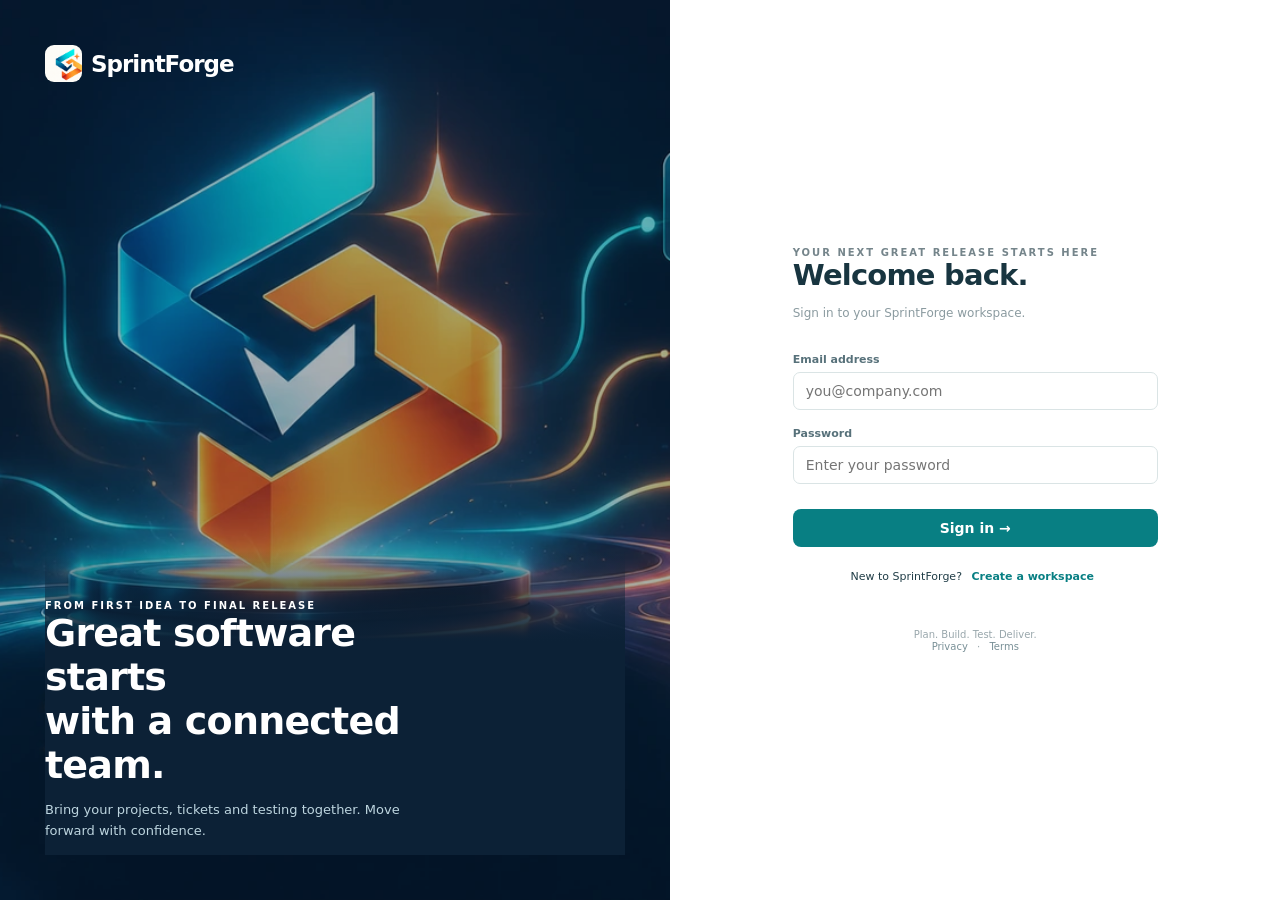
==== static/index.html @ 525d3b9d "Build SprintForge multi-tenant SDLC platform with advanced administration and testing" ====
<!doctype html><html lang="en"><head><meta charset="utf-8"><meta name="viewport" content="width=device-width, initial-scale=1"><meta name="theme-color" content="#102431"><meta name="description" content="SprintForge connects projects, development tickets, tests and releases in one multi-tenant workspace."><title>SprintForge · Plan. Build. Test. Deliver.</title><link rel="icon" href="/static/logo.webp"><link rel="stylesheet" href="/static/style.css"><script src="/static/app.js" defer></script></head><body><div id="root"></div><div id="toast" role="status" aria-live="polite"></div><dialog id="modal"><form id="editor"><div class="modal-head"><h2 id="modal-title"></h2><button type="button" class="icon-button" id="close-modal" aria-label="Close dialog">×</button></div><div id="fields"></div><p id="form-error" role="alert"></p><div class="modal-foot"><button type="button" class="secondary" id="cancel-modal">Cancel</button><button type="submit" class="primary">Save changes</button></div></form></dialog></body></html>
---- static/style.css ----
:root{font-family:Inter,ui-sans-serif,system-ui,-apple-system,sans-serif;color:#203d47;background:#f3f6f6;font-size:14px;--teal:#087f83;--navy:#102431;--muted:#75858b;--line:#e2e9e9;--orange:#fb9347}*{box-sizing:border-box}body{margin:0}button,input,select,textarea{font:inherit}button,a,input,select,textarea{outline-offset:4px}button{cursor:pointer;border:0}a{color:var(--teal)}button:disabled{opacity:.5;cursor:not-allowed}.primary,.secondary,.danger{padding:11px 17px;border-radius:8px;font-weight:650}.primary{background:var(--teal);color:white}.primary:hover{background:#066b70}.secondary{background:white;border:1px solid var(--line);color:#36535d}.danger{background:#ffeded;color:#aa3131}.small{padding:7px 10px;font-size:12px}.icon-button{background:transparent;font-size:24px;color:inherit}.muted{color:var(--muted)}.eyebrow{text-transform:uppercase;font-size:10px;font-weight:750;letter-spacing:2px}.sidebar{position:fixed;inset:0 auto 0 0;width:232px;background:var(--navy);color:#c1d0d3;display:flex;flex-direction:column;padding:25px 17px;z-index:10}.brand{display:flex;align-items:center;gap:9px;color:white;font-size:23px;font-weight:750;letter-spacing:-1px}.brand img{width:37px;height:37px;object-fit:cover;border-radius:9px}.brand small{font-size:9px;color:#fbac66;letter-spacing:1px;margin-left:1px}.workspace{margin:32px 0 25px;padding:12px 10px;background:#1e3641;border:1px solid #30434d;border-radius:8px}.workspace label{font-size:10px;text-transform:uppercase;letter-spacing:1.5px;color:#91a6ad}.workspace select{width:100%;color:#f1f5f6;background:transparent;border:0;padding:7px 0 0;font-weight:600}.workspace option{color:#102431}.nav-label{font-size:9px;letter-spacing:2px;color:#708c99;margin:15px 12px 10px}.nav button{width:100%;text-align:left;color:#b4c7cd;background:transparent;padding:11px 12px;margin-bottom:4px;border-radius:7px;font-size:12px;display:flex;align-items:center;gap:12px}.nav button.active{background:#17474d;color:#75e2d3}.nav button:hover{background:#213d48}.nav .glyph{font-size:16px;width:19px;text-align:center}.nav .count{margin-left:auto;font-size:10px;background:#29434e;border-radius:5px;padding:2px 6px}.sidebar-bottom{margin-top:auto;padding:14px 8px 0;border-top:1px solid #2b424c}.avatar{width:31px;height:31px;border-radius:50%;background:#d1ebe6;display:inline-flex;align-items:center;justify-content:center;color:#12615e;font-size:11px;font-weight:700;flex-shrink:0}.profile{display:flex;align-items:center;gap:9px}.profile strong{font-size:11px;color:#e7eeee;display:block}.profile small{font-size:10px;color:#91a5ad}.app{margin-left:232px}.topbar{height:73px;display:flex;align-items:center;gap:22px;background:#fff;border-bottom:1px solid var(--line);padding:0 34px}.breadcrumb{font-size:11px;color:#84969e;white-space:nowrap}.breadcrumb strong{color:#354f5a;margin-left:8px;font-weight:550}.search{margin-left:auto;display:flex;align-items:center;border:1px solid #e3eaea;border-radius:7px;background:#f9fbfb;padding:8px 10px;width:260px;color:#93a1a6;gap:8px}.search input{border:0;background:transparent;min-width:0;width:100%;font-size:11px;outline:0}.topbar .avatar{background:#f9e9d7;color:#8b612e}.content{padding:29px 34px;max-width:1700px;margin:auto}.page-heading{display:flex;align-items:center;justify-content:space-between;gap:15px;margin-bottom:23px}h1{font-size:26px;letter-spacing:-.8px;margin:0 0 6px;color:#183540}h2{font-size:16px;letter-spacing:-.3px;margin:0}h3{font-size:13px;margin:0}p{line-height:1.6}.page-heading p{font-size:12px;margin:0;color:#839299}.row{display:flex;align-items:center;gap:10px}.hero{background:#102735;border-radius:12px;min-height:200px;position:relative;overflow:hidden;display:flex;align-items:center;padding:28px 30px;color:#fff}.hero-copy{width:54%;z-index:1}.hero h2{font-size:26px;line-height:1.25;letter-spacing:-.6px;margin:12px 0}.hero p{font-size:11px;color:#adc7ce;max-width:320px;margin:0 0 18px}.hero .eyebrow{color:#7dd9cf}.hero img{position:absolute;right:0;height:100%;width:54%;object-fit:cover;object-position:center;mask-image:linear-gradient(to right,transparent,black 20%)}.hero button{font-size:11px;padding:9px 13px;background:#d8f4ed;color:#135a59;border-radius:6px;font-weight:650}.stats{display:grid;grid-template-columns:repeat(4,1fr);gap:16px;margin:21px 0}.stat{background:white;border:1px solid var(--line);border-radius:10px;padding:18px 19px}.stat .label{font-size:11px;color:#7a8c92;display:flex;justify-content:space-between}.stat strong{font-size:29px;letter-spacing:-1px;display:block;margin:10px 0 4px;color:#203d47}.stat small{font-size:10px;color:#7a8e94}.stat .accent{color:var(--teal)}.grid-two{display:grid;grid-template-columns:1.55fr 1fr;gap:20px}.panel{background:white;border:1px solid var(--line);border-radius:11px;margin-bottom:20px;overflow:hidden}.panel-head{padding:20px 21px;display:flex;align-items:center;justify-content:space-between;border-bottom:1px solid #f0f3f3}.text-button{color:var(--teal);background:transparent;font-size:11px;font-weight:650}.project-row{padding:17px 21px;border-bottom:1px solid #eef2f2;display:flex;align-items:center;gap:13px;cursor:pointer}.project-row:hover{background:#f7fbfa}.project-icon{height:37px;width:37px;display:flex;align-items:center;justify-content:center;background:#e8f4f0;color:#288579;border-radius:9px;font-weight:750;font-size:15px}.project-row h3{font-size:12px;margin-bottom:5px}.project-row small{font-size:10px;color:#87969b}.project-main{flex:1}.progress{height:5px;background:#edf2f2;border-radius:4px;width:100%;overflow:hidden;margin-top:10px}.progress span{display:block;background:#21a39b;height:100%}.badge{display:inline-block;padding:4px 8px;font-size:9px;border-radius:5px;background:#edf2f4;color:#657b85;white-space:nowrap;font-weight:650}.badge.green{background:#e6f5ef;color:#27846b}.badge.orange{background:#fff1e5;color:#b67b2d}.badge.red{background:#fdebec;color:#b5575b}.badge.blue{background:#eaf1fd;color:#4d77b1}.activity{padding:17px 21px;display:flex;align-items:flex-start;gap:10px;border-bottom:1px solid #f0f4f4}.activity .dot{width:8px;height:8px;background:#1a9e95;border-radius:50%;margin-top:6px;flex-shrink:0}.activity p{font-size:11px;margin:0}.activity small{font-size:10px;color:#8b9ba0}.quality{padding:24px;display:flex;align-items:center;gap:22px}.ring{width:103px;height:103px;flex-shrink:0;border-radius:50%;background:conic-gradient(#229c91 0deg,#eaf3ef 0deg);display:flex;align-items:center;justify-content:center}.ring-inner{background:white;border-radius:50%;width:79px;height:79px;display:flex;flex-direction:column;align-items:center;justify-content:center}.ring strong{font-size:24px}.ring small{font-size:9px;color:#8b9a9f}.quality ul{list-style:none;padding:0;margin:0;width:100%}.quality li{display:flex;justify-content:space-between;font-size:10px;padding:6px 0;gap:20px}.quality li span{color:#7e9096}.quality-strip{padding:12px 20px;background:#f4faf7;color:#498573;font-size:10px;border-top:1px solid #eaf4ed}.toolbar{display:flex;gap:10px;margin:0 0 20px;flex-wrap:wrap}.toolbar select,.toolbar input{background:white;border:1px solid var(--line);border-radius:7px;padding:9px 12px;color:#536e78;font-size:11px;max-width:260px}.table-wrap{overflow-x:auto}table{border-collapse:collapse;width:100%;font-size:11px}th{text-align:left;color:#84969e;font-size:9px;text-transform:uppercase;letter-spacing:1px;background:#fafcfc;padding:13px 18px;border-bottom:1px solid var(--line)}td{padding:15px 18px;border-bottom:1px solid #edf1f1;max-width:400px}td strong{font-size:11px}td small{display:block;color:#8b9b9f;margin-top:5px}tbody tr[data-record]{cursor:pointer}tbody tr:hover{background:#f8fbfa}.empty{padding:40px;text-align:center;color:#8a9ba1;font-size:12px}.board{display:grid;grid-template-columns:repeat(7,minmax(210px,1fr));gap:13px;overflow-x:auto;padding-bottom:20px;min-height:350px}.column{background:#eaf0ef;border:1px solid #e1e8e7;border-radius:9px;padding:12px;min-height:300px}.column h3{font-size:11px;margin:3px 0 17px;display:flex;justify-content:space-between}.ticket-card{background:white;border:1px solid #e0e8e6;border-radius:8px;padding:15px;margin-bottom:10px;cursor:pointer;box-shadow:0 2px 3px #163d3610}.ticket-card h3{font-size:12px;line-height:1.5;margin:10px 0}.ticket-card small{font-size:9px;color:#91a09f}.ticket-card .row{justify-content:space-between;margin-top:14px}.ticket-card select{font-size:10px;width:100%;padding:6px;border:1px solid var(--line);border-radius:5px;margin-top:12px;background:#fff;color:#577078}.cards{display:grid;grid-template-columns:repeat(auto-fill,minmax(265px,1fr));gap:18px}.card{padding:22px;background:#fff;border:1px solid var(--line);border-radius:10px;cursor:pointer}.card h3{font-size:16px;margin:14px 0 8px}.card p{font-size:11px;color:#7b9096;min-height:32px}.card .row{justify-content:space-between}.card small{font-size:10px;color:#7d9096}.tabs{display:flex;gap:5px;border-bottom:1px solid var(--line);margin-bottom:22px}.tabs button{padding:12px 18px;background:transparent;color:#7d929a;border-bottom:2px solid transparent;font-size:12px}.tabs button.active{color:var(--teal);border-color:var(--teal)}.notice{background:#eaf5f1;padding:15px 18px;border:1px solid #d5eae3;border-radius:8px;color:#3c756b;font-size:12px;margin-bottom:20px}.warning{background:#fff4e9;color:#936b39;border-color:#f5e3cd}.settings-grid{display:grid;grid-template-columns:1fr 1fr;gap:20px}.settings-form{padding:22px}label{display:block;font-size:11px;font-weight:650;margin-bottom:6px;color:#57717a}input,select,textarea{border:1px solid #dae4e5;border-radius:7px;padding:10px 12px;background:#fff;color:#284650;width:100%}textarea{resize:vertical;min-height:90px;line-height:1.6}.field{margin-bottom:17px}.field.check{display:flex;align-items:center;gap:8px}.field.check input{width:auto}.field.check label{margin:0}.field-grid{display:grid;grid-template-columns:1fr 1fr;gap:0 16px}.field.full{grid-column:1/-1}.help{font-size:10px;color:#85979e;margin-top:6px;line-height:1.6}dialog{border:0;border-radius:13px;width:min(650px,94vw);padding:0;color:#2b4852;box-shadow:0 25px 100px #001c3960}dialog::backdrop{background:#10273599;backdrop-filter:blur(3px)}.modal-head{display:flex;justify-content:space-between;align-items:center;padding:20px 25px;border-bottom:1px solid var(--line)}#fields{padding:24px 25px 5px;max-height:65vh;overflow-y:auto}.modal-foot{padding:17px 25px;border-top:1px solid var(--line);display:flex;justify-content:flex-end;gap:10px}#form-error{padding:0 25px;color:#ab4141;font-size:12px;margin:8px 0}#toast{position:fixed;bottom:24px;right:24px;max-width:400px;background:#153b42;color:white;padding:14px 20px;border-radius:9px;box-shadow:0 10px 30px #10243125;display:none;z-index:100;font-size:12px}.auth{display:grid;grid-template-columns:1.1fr 1fr;min-height:100vh;background:#fff}.auth-art{background:#0b2033;position:relative;display:flex;flex-direction:column;justify-content:space-between;overflow:hidden;padding:45px;color:white}.auth-art>img{position:absolute;inset:0;width:100%;height:100%;object-fit:cover;opacity:.65}.auth-art .brand,.auth-caption{z-index:1;position:relative}.auth-caption{background:linear-gradient(transparent,#0c2136 30%);padding-top:50px}.auth-caption h1{color:white;font-size:38px;max-width:430px}.auth-caption p{color:#bdd5df;font-size:13px;max-width:380px}.auth-content{display:flex;align-items:center;justify-content:center;padding:45px}.auth-box{max-width:365px;width:100%}.auth-box h1{font-size:29px}.auth-box>p{color:#8b9ba0;font-size:12px;margin-bottom:30px}.auth-box .primary{width:100%;margin-top:8px}.auth-switch{text-align:center;font-size:11px;margin-top:22px}.auth-footer{font-size:10px;color:#99a7ac;text-align:center;margin-top:45px}.auth-footer button{background:transparent;color:#799097;font-size:10px}.detail{padding:23px;white-space:pre-wrap;font-size:12px;line-height:1.8}.detail h3{margin-bottom:6px}.detail a{word-break:break-all}.comment{padding:14px 0;border-bottom:1px solid var(--line);white-space:pre-wrap}.comment small{color:#91a1a7}.mobile-toggle{display:none;background:transparent;font-size:22px;color:#36525d}.role-list{padding:20px;font-size:12px;line-height:1.8}.role-list dt{font-weight:700;margin-top:10px}.role-list dd{margin:0;color:#82979e}.brand-preview{width:100%;border-radius:8px}.footer{padding-top:15px;font-size:9px;color:#9babad;display:flex;justify-content:space-between;gap:12px}.footer button{font-size:9px;color:#81959c;background:transparent}.trace{padding:20px;display:flex;flex-direction:column;gap:12px}.trace-item{padding:13px;background:#f5f9f8;border-radius:7px;font-size:12px}.trace-item small{color:#7b969b;font-size:10px}.detail-meta{display:flex;gap:8px;flex-wrap:wrap;margin-bottom:18px}.inline-actions{display:flex;gap:7px;flex-wrap:wrap}.logout{margin-left:auto;color:#8ea8b0;font-size:14px;background:transparent}.full-row{grid-column:1/-1}@media(min-width:1500px){.hero{min-height:240px}.hero-copy{width:50%}}@media(max-width:1100px){.sidebar{width:200px}.app{margin-left:200px}.content{padding:24px}.topbar{padding:0 24px}.grid-two{grid-template-columns:1.2fr 1fr}.quality{padding:18px;gap:15px}.ring{width:86px;height:86px}.ring-inner{width:66px;height:66px}.hero h2{font-size:23px}.hero-copy{width:60%}}@media(max-width:850px){.stats{grid-template-columns:repeat(2,1fr)}.grid-two,.settings-grid{grid-template-columns:1fr}.search{width:190px}.auth{grid-template-columns:1fr}.auth-art{min-height:250px;padding:25px}.auth-art>img{object-position:center 45%}.auth-caption h1{font-size:25px}.auth-caption p{display:none}.auth-caption{padding-top:20px;background:transparent}}@media(max-width:650px){.sidebar{transform:translateX(-100%);width:232px;transition:transform .2s}.sidebar.open{transform:translateX(0);box-shadow:0 0 0 100vw #10243166}.app{margin-left:0}.mobile-toggle{display:block}.topbar{padding:0 15px;gap:12px;height:61px}.breadcrumb{display:none}.search{width:100%;margin:0}.content{padding:21px 15px}.page-heading h1{font-size:23px}.page-heading p{font-size:11px}.page-heading .primary{font-size:10px;padding:10px}.hero{padding:24px 20px;min-height:220px}.hero-copy{width:72%}.hero h2{font-size:22px}.hero img{width:65%;opacity:.6}.stat{padding:16px}.stats{gap:10px}.stat strong{font-size:25px}.field-grid{grid-template-columns:1fr}.auth-content{padding:30px 23px}.tabs{overflow:auto}.tabs button{white-space:nowrap;padding:12px}.footer{flex-wrap:wrap}}
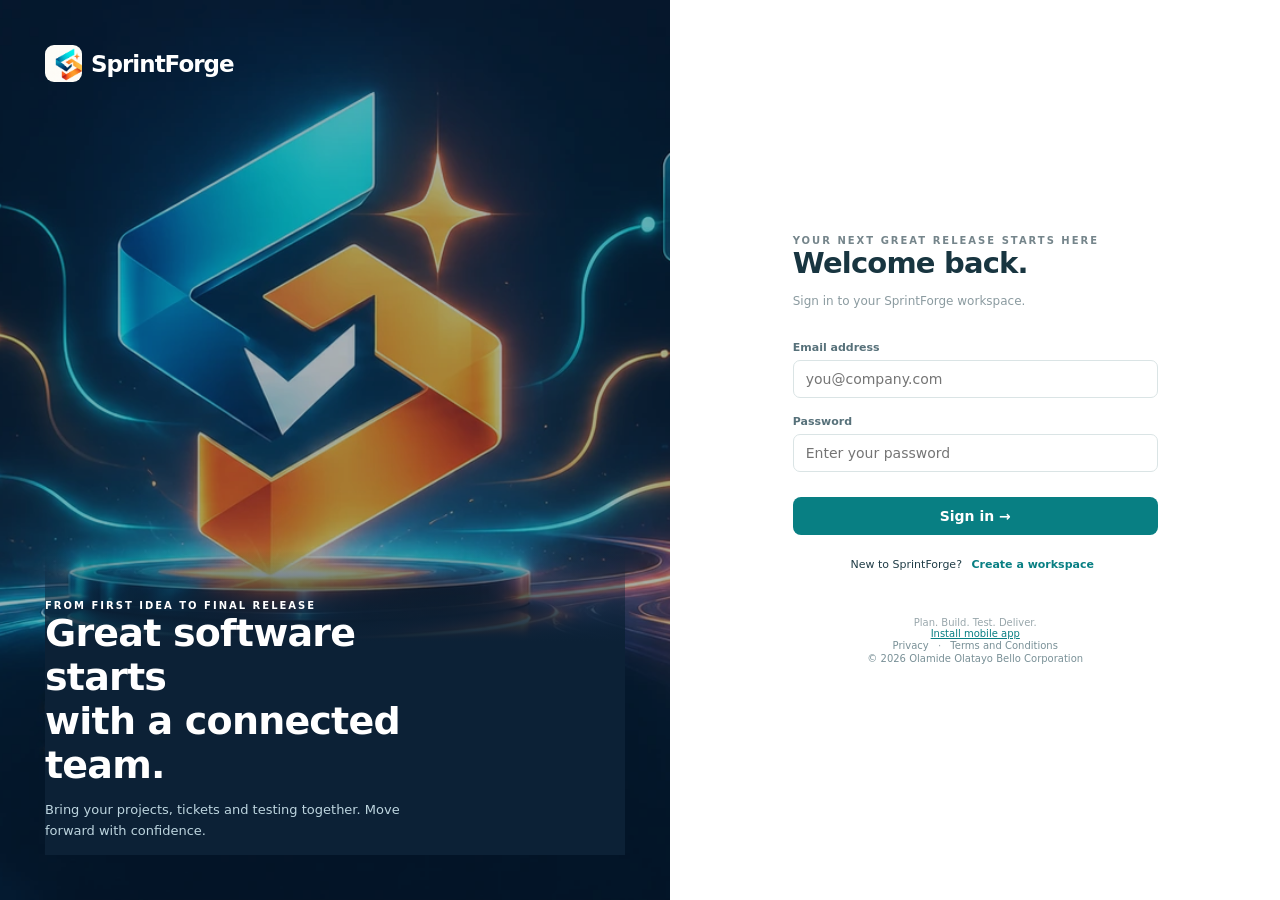
==== commit c1159270: "Add installable web app, Android preview build and mobile store deployment" ====
--- a/static/index.html
+++ b/static/index.html
@@ -1 +1 @@
-<!doctype html><html lang="en"><head><meta charset="utf-8"><meta name="viewport" content="width=device-width, initial-scale=1"><meta name="theme-color" content="#102431"><meta name="description" content="SprintForge connects projects, development tickets, tests and releases in one multi-tenant workspace."><title>SprintForge · Plan. Build. Test. Deliver.</title><link rel="icon" href="/static/logo.webp"><link rel="stylesheet" href="/static/style.css"><script src="/static/app.js" defer></script></head><body><div id="root"></div><div id="toast" role="status" aria-live="polite"></div><dialog id="modal"><form id="editor"><div class="modal-head"><h2 id="modal-title"></h2><button type="button" class="icon-button" id="close-modal" aria-label="Close dialog">×</button></div><div id="fields"></div><p id="form-error" role="alert"></p><div class="modal-foot"><button type="button" class="secondary" id="cancel-modal">Cancel</button><button type="submit" class="primary">Save changes</button></div></form></dialog></body></html>
+<!doctype html><html lang="en"><head><meta charset="utf-8"><meta name="viewport" content="width=device-width, initial-scale=1"><meta name="theme-color" content="#102431"><meta name="description" content="SprintForge connects projects, development tickets, tests and releases in one multi-tenant workspace."><title>SprintForge · Plan. Build. Test. Deliver.</title><link rel="icon" href="/static/logo.webp"><link rel="stylesheet" href="/static/style.css"><script src="/static/app.js" defer></script><link rel="manifest" href="/manifest.webmanifest"><link rel="apple-touch-icon" href="/static/icon-192.png"><script src="/static/mobile.js" defer></script></head><body><div id="root"></div><div id="toast" role="status" aria-live="polite"></div><dialog id="modal"><form id="editor"><div class="modal-head"><h2 id="modal-title"></h2><button type="button" class="icon-button" id="close-modal" aria-label="Close dialog">×</button></div><div id="fields"></div><p id="form-error" role="alert"></p><div class="modal-foot"><button type="button" class="secondary" id="cancel-modal">Cancel</button><button type="submit" class="primary">Save changes</button></div></form></dialog></body></html>
--- a/static/style.css
+++ b/static/style.css
@@ -1 +1,3 @@
 :root{font-family:Inter,ui-sans-serif,system-ui,-apple-system,sans-serif;color:#203d47;background:#f3f6f6;font-size:14px;--teal:#087f83;--navy:#102431;--muted:#75858b;--line:#e2e9e9;--orange:#fb9347}*{box-sizing:border-box}body{margin:0}button,input,select,textarea{font:inherit}button,a,input,select,textarea{outline-offset:4px}button{cursor:pointer;border:0}a{color:var(--teal)}button:disabled{opacity:.5;cursor:not-allowed}.primary,.secondary,.danger{padding:11px 17px;border-radius:8px;font-weight:650}.primary{background:var(--teal);color:white}.primary:hover{background:#066b70}.secondary{background:white;border:1px solid var(--line);color:#36535d}.danger{background:#ffeded;color:#aa3131}.small{padding:7px 10px;font-size:12px}.icon-button{background:transparent;font-size:24px;color:inherit}.muted{color:var(--muted)}.eyebrow{text-transform:uppercase;font-size:10px;font-weight:750;letter-spacing:2px}.sidebar{position:fixed;inset:0 auto 0 0;width:232px;background:var(--navy);color:#c1d0d3;display:flex;flex-direction:column;padding:25px 17px;z-index:10}.brand{display:flex;align-items:center;gap:9px;color:white;font-size:23px;font-weight:750;letter-spacing:-1px}.brand img{width:37px;height:37px;object-fit:cover;border-radius:9px}.brand small{font-size:9px;color:#fbac66;letter-spacing:1px;margin-left:1px}.workspace{margin:32px 0 25px;padding:12px 10px;background:#1e3641;border:1px solid #30434d;border-radius:8px}.workspace label{font-size:10px;text-transform:uppercase;letter-spacing:1.5px;color:#91a6ad}.workspace select{width:100%;color:#f1f5f6;background:transparent;border:0;padding:7px 0 0;font-weight:600}.workspace option{color:#102431}.nav-label{font-size:9px;letter-spacing:2px;color:#708c99;margin:15px 12px 10px}.nav button{width:100%;text-align:left;color:#b4c7cd;background:transparent;padding:11px 12px;margin-bottom:4px;border-radius:7px;font-size:12px;display:flex;align-items:center;gap:12px}.nav button.active{background:#17474d;color:#75e2d3}.nav button:hover{background:#213d48}.nav .glyph{font-size:16px;width:19px;text-align:center}.nav .count{margin-left:auto;font-size:10px;background:#29434e;border-radius:5px;padding:2px 6px}.sidebar-bottom{margin-top:auto;padding:14px 8px 0;border-top:1px solid #2b424c}.avatar{width:31px;height:31px;border-radius:50%;background:#d1ebe6;display:inline-flex;align-items:center;justify-content:center;color:#12615e;font-size:11px;font-weight:700;flex-shrink:0}.profile{display:flex;align-items:center;gap:9px}.profile strong{font-size:11px;color:#e7eeee;display:block}.profile small{font-size:10px;color:#91a5ad}.app{margin-left:232px}.topbar{height:73px;display:flex;align-items:center;gap:22px;background:#fff;border-bottom:1px solid var(--line);padding:0 34px}.breadcrumb{font-size:11px;color:#84969e;white-space:nowrap}.breadcrumb strong{color:#354f5a;margin-left:8px;font-weight:550}.search{margin-left:auto;display:flex;align-items:center;border:1px solid #e3eaea;border-radius:7px;background:#f9fbfb;padding:8px 10px;width:260px;color:#93a1a6;gap:8px}.search input{border:0;background:transparent;min-width:0;width:100%;font-size:11px;outline:0}.topbar .avatar{background:#f9e9d7;color:#8b612e}.content{padding:29px 34px;max-width:1700px;margin:auto}.page-heading{display:flex;align-items:center;justify-content:space-between;gap:15px;margin-bottom:23px}h1{font-size:26px;letter-spacing:-.8px;margin:0 0 6px;color:#183540}h2{font-size:16px;letter-spacing:-.3px;margin:0}h3{font-size:13px;margin:0}p{line-height:1.6}.page-heading p{font-size:12px;margin:0;color:#839299}.row{display:flex;align-items:center;gap:10px}.hero{background:#102735;border-radius:12px;min-height:200px;position:relative;overflow:hidden;display:flex;align-items:center;padding:28px 30px;color:#fff}.hero-copy{width:54%;z-index:1}.hero h2{font-size:26px;line-height:1.25;letter-spacing:-.6px;margin:12px 0}.hero p{font-size:11px;color:#adc7ce;max-width:320px;margin:0 0 18px}.hero .eyebrow{color:#7dd9cf}.hero img{position:absolute;right:0;height:100%;width:54%;object-fit:cover;object-position:center;mask-image:linear-gradient(to right,transparent,black 20%)}.hero button{font-size:11px;padding:9px 13px;background:#d8f4ed;color:#135a59;border-radius:6px;font-weight:650}.stats{display:grid;grid-template-columns:repeat(4,1fr);gap:16px;margin:21px 0}.stat{background:white;border:1px solid var(--line);border-radius:10px;padding:18px 19px}.stat .label{font-size:11px;color:#7a8c92;display:flex;justify-content:space-between}.stat strong{font-size:29px;letter-spacing:-1px;display:block;margin:10px 0 4px;color:#203d47}.stat small{font-size:10px;color:#7a8e94}.stat .accent{color:var(--teal)}.grid-two{display:grid;grid-template-columns:1.55fr 1fr;gap:20px}.panel{background:white;border:1px solid var(--line);border-radius:11px;margin-bottom:20px;overflow:hidden}.panel-head{padding:20px 21px;display:flex;align-items:center;justify-content:space-between;border-bottom:1px solid #f0f3f3}.text-button{color:var(--teal);background:transparent;font-size:11px;font-weight:650}.project-row{padding:17px 21px;border-bottom:1px solid #eef2f2;display:flex;align-items:center;gap:13px;cursor:pointer}.project-row:hover{background:#f7fbfa}.project-icon{height:37px;width:37px;display:flex;align-items:center;justify-content:center;background:#e8f4f0;color:#288579;border-radius:9px;font-weight:750;font-size:15px}.project-row h3{font-size:12px;margin-bottom:5px}.project-row small{font-size:10px;color:#87969b}.project-main{flex:1}.progress{height:5px;background:#edf2f2;border-radius:4px;width:100%;overflow:hidden;margin-top:10px}.progress span{display:block;background:#21a39b;height:100%}.badge{display:inline-block;padding:4px 8px;font-size:9px;border-radius:5px;background:#edf2f4;color:#657b85;white-space:nowrap;font-weight:650}.badge.green{background:#e6f5ef;color:#27846b}.badge.orange{background:#fff1e5;color:#b67b2d}.badge.red{background:#fdebec;color:#b5575b}.badge.blue{background:#eaf1fd;color:#4d77b1}.activity{padding:17px 21px;display:flex;align-items:flex-start;gap:10px;border-bottom:1px solid #f0f4f4}.activity .dot{width:8px;height:8px;background:#1a9e95;border-radius:50%;margin-top:6px;flex-shrink:0}.activity p{font-size:11px;margin:0}.activity small{font-size:10px;color:#8b9ba0}.quality{padding:24px;display:flex;align-items:center;gap:22px}.ring{width:103px;height:103px;flex-shrink:0;border-radius:50%;background:conic-gradient(#229c91 0deg,#eaf3ef 0deg);display:flex;align-items:center;justify-content:center}.ring-inner{background:white;border-radius:50%;width:79px;height:79px;display:flex;flex-direction:column;align-items:center;justify-content:center}.ring strong{font-size:24px}.ring small{font-size:9px;color:#8b9a9f}.quality ul{list-style:none;padding:0;margin:0;width:100%}.quality li{display:flex;justify-content:space-between;font-size:10px;padding:6px 0;gap:20px}.quality li span{color:#7e9096}.quality-strip{padding:12px 20px;background:#f4faf7;color:#498573;font-size:10px;border-top:1px solid #eaf4ed}.toolbar{display:flex;gap:10px;margin:0 0 20px;flex-wrap:wrap}.toolbar select,.toolbar input{background:white;border:1px solid var(--line);border-radius:7px;padding:9px 12px;color:#536e78;font-size:11px;max-width:260px}.table-wrap{overflow-x:auto}table{border-collapse:collapse;width:100%;font-size:11px}th{text-align:left;color:#84969e;font-size:9px;text-transform:uppercase;letter-spacing:1px;background:#fafcfc;padding:13px 18px;border-bottom:1px solid var(--line)}td{padding:15px 18px;border-bottom:1px solid #edf1f1;max-width:400px}td strong{font-size:11px}td small{display:block;color:#8b9b9f;margin-top:5px}tbody tr[data-record]{cursor:pointer}tbody tr:hover{background:#f8fbfa}.empty{padding:40px;text-align:center;color:#8a9ba1;font-size:12px}.board{display:grid;grid-template-columns:repeat(7,minmax(210px,1fr));gap:13px;overflow-x:auto;padding-bottom:20px;min-height:350px}.column{background:#eaf0ef;border:1px solid #e1e8e7;border-radius:9px;padding:12px;min-height:300px}.column h3{font-size:11px;margin:3px 0 17px;display:flex;justify-content:space-between}.ticket-card{background:white;border:1px solid #e0e8e6;border-radius:8px;padding:15px;margin-bottom:10px;cursor:pointer;box-shadow:0 2px 3px #163d3610}.ticket-card h3{font-size:12px;line-height:1.5;margin:10px 0}.ticket-card small{font-size:9px;color:#91a09f}.ticket-card .row{justify-content:space-between;margin-top:14px}.ticket-card select{font-size:10px;width:100%;padding:6px;border:1px solid var(--line);border-radius:5px;margin-top:12px;background:#fff;color:#577078}.cards{display:grid;grid-template-columns:repeat(auto-fill,minmax(265px,1fr));gap:18px}.card{padding:22px;background:#fff;border:1px solid var(--line);border-radius:10px;cursor:pointer}.card h3{font-size:16px;margin:14px 0 8px}.card p{font-size:11px;color:#7b9096;min-height:32px}.card .row{justify-content:space-between}.card small{font-size:10px;color:#7d9096}.tabs{display:flex;gap:5px;border-bottom:1px solid var(--line);margin-bottom:22px}.tabs button{padding:12px 18px;background:transparent;color:#7d929a;border-bottom:2px solid transparent;font-size:12px}.tabs button.active{color:var(--teal);border-color:var(--teal)}.notice{background:#eaf5f1;padding:15px 18px;border:1px solid #d5eae3;border-radius:8px;color:#3c756b;font-size:12px;margin-bottom:20px}.warning{background:#fff4e9;color:#936b39;border-color:#f5e3cd}.settings-grid{display:grid;grid-template-columns:1fr 1fr;gap:20px}.settings-form{padding:22px}label{display:block;font-size:11px;font-weight:650;margin-bottom:6px;color:#57717a}input,select,textarea{border:1px solid #dae4e5;border-radius:7px;padding:10px 12px;background:#fff;color:#284650;width:100%}textarea{resize:vertical;min-height:90px;line-height:1.6}.field{margin-bottom:17px}.field.check{display:flex;align-items:center;gap:8px}.field.check input{width:auto}.field.check label{margin:0}.field-grid{display:grid;grid-template-columns:1fr 1fr;gap:0 16px}.field.full{grid-column:1/-1}.help{font-size:10px;color:#85979e;margin-top:6px;line-height:1.6}dialog{border:0;border-radius:13px;width:min(650px,94vw);padding:0;color:#2b4852;box-shadow:0 25px 100px #001c3960}dialog::backdrop{background:#10273599;backdrop-filter:blur(3px)}.modal-head{display:flex;justify-content:space-between;align-items:center;padding:20px 25px;border-bottom:1px solid var(--line)}#fields{padding:24px 25px 5px;max-height:65vh;overflow-y:auto}.modal-foot{padding:17px 25px;border-top:1px solid var(--line);display:flex;justify-content:flex-end;gap:10px}#form-error{padding:0 25px;color:#ab4141;font-size:12px;margin:8px 0}#toast{position:fixed;bottom:24px;right:24px;max-width:400px;background:#153b42;color:white;padding:14px 20px;border-radius:9px;box-shadow:0 10px 30px #10243125;display:none;z-index:100;font-size:12px}.auth{display:grid;grid-template-columns:1.1fr 1fr;min-height:100vh;background:#fff}.auth-art{background:#0b2033;position:relative;display:flex;flex-direction:column;justify-content:space-between;overflow:hidden;padding:45px;color:white}.auth-art>img{position:absolute;inset:0;width:100%;height:100%;object-fit:cover;opacity:.65}.auth-art .brand,.auth-caption{z-index:1;position:relative}.auth-caption{background:linear-gradient(transparent,#0c2136 30%);padding-top:50px}.auth-caption h1{color:white;font-size:38px;max-width:430px}.auth-caption p{color:#bdd5df;font-size:13px;max-width:380px}.auth-content{display:flex;align-items:center;justify-content:center;padding:45px}.auth-box{max-width:365px;width:100%}.auth-box h1{font-size:29px}.auth-box>p{color:#8b9ba0;font-size:12px;margin-bottom:30px}.auth-box .primary{width:100%;margin-top:8px}.auth-switch{text-align:center;font-size:11px;margin-top:22px}.auth-footer{font-size:10px;color:#99a7ac;text-align:center;margin-top:45px}.auth-footer button{background:transparent;color:#799097;font-size:10px}.detail{padding:23px;white-space:pre-wrap;font-size:12px;line-height:1.8}.detail h3{margin-bottom:6px}.detail a{word-break:break-all}.comment{padding:14px 0;border-bottom:1px solid var(--line);white-space:pre-wrap}.comment small{color:#91a1a7}.mobile-toggle{display:none;background:transparent;font-size:22px;color:#36525d}.role-list{padding:20px;font-size:12px;line-height:1.8}.role-list dt{font-weight:700;margin-top:10px}.role-list dd{margin:0;color:#82979e}.brand-preview{width:100%;border-radius:8px}.footer{padding-top:15px;font-size:9px;color:#9babad;display:flex;justify-content:space-between;gap:12px}.footer button{font-size:9px;color:#81959c;background:transparent}.trace{padding:20px;display:flex;flex-direction:column;gap:12px}.trace-item{padding:13px;background:#f5f9f8;border-radius:7px;font-size:12px}.trace-item small{color:#7b969b;font-size:10px}.detail-meta{display:flex;gap:8px;flex-wrap:wrap;margin-bottom:18px}.inline-actions{display:flex;gap:7px;flex-wrap:wrap}.logout{margin-left:auto;color:#8ea8b0;font-size:14px;background:transparent}.full-row{grid-column:1/-1}@media(min-width:1500px){.hero{min-height:240px}.hero-copy{width:50%}}@media(max-width:1100px){.sidebar{width:200px}.app{margin-left:200px}.content{padding:24px}.topbar{padding:0 24px}.grid-two{grid-template-columns:1.2fr 1fr}.quality{padding:18px;gap:15px}.ring{width:86px;height:86px}.ring-inner{width:66px;height:66px}.hero h2{font-size:23px}.hero-copy{width:60%}}@media(max-width:850px){.stats{grid-template-columns:repeat(2,1fr)}.grid-two,.settings-grid{grid-template-columns:1fr}.search{width:190px}.auth{grid-template-columns:1fr}.auth-art{min-height:250px;padding:25px}.auth-art>img{object-position:center 45%}.auth-caption h1{font-size:25px}.auth-caption p{display:none}.auth-caption{padding-top:20px;background:transparent}}@media(max-width:650px){.sidebar{transform:translateX(-100%);width:232px;transition:transform .2s}.sidebar.open{transform:translateX(0);box-shadow:0 0 0 100vw #10243166}.app{margin-left:0}.mobile-toggle{display:block}.topbar{padding:0 15px;gap:12px;height:61px}.breadcrumb{display:none}.search{width:100%;margin:0}.content{padding:21px 15px}.page-heading h1{font-size:23px}.page-heading p{font-size:11px}.page-heading .primary{font-size:10px;padding:10px}.hero{padding:24px 20px;min-height:220px}.hero-copy{width:72%}.hero h2{font-size:22px}.hero img{width:65%;opacity:.6}.stat{padding:16px}.stats{gap:10px}.stat strong{font-size:25px}.field-grid{grid-template-columns:1fr}.auth-content{padding:30px 23px}.tabs{overflow:auto}.tabs button{white-space:nowrap;padding:12px}.footer{flex-wrap:wrap}}
+
+.legal-page{max-width:850px;margin:30px auto;background:white;padding:35px;border:1px solid #e2e9e9;border-radius:12px}.legal-page h1{margin-top:24px}.legal-page h2{margin-top:26px}.legal-page p{font-size:14px;line-height:1.8}@media(max-width:650px){.legal-page{margin:12px;padding:22px}}
